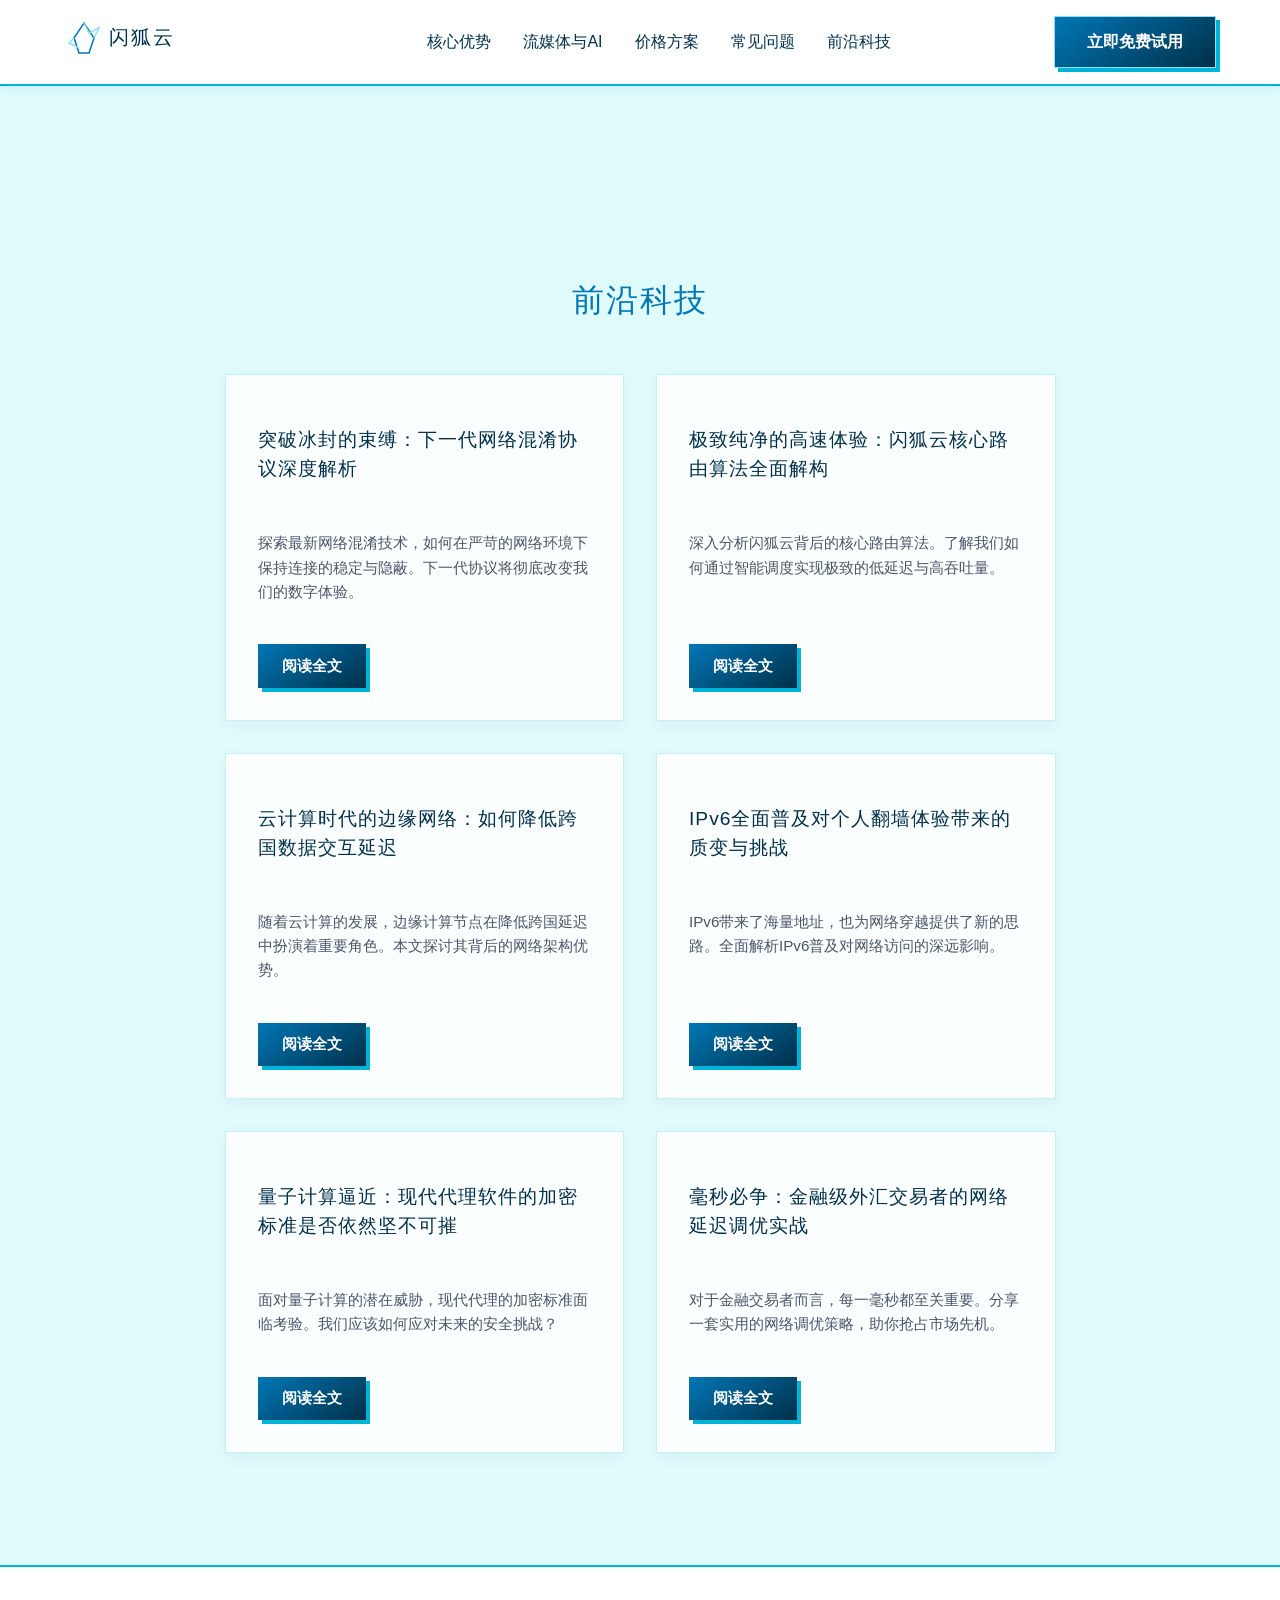
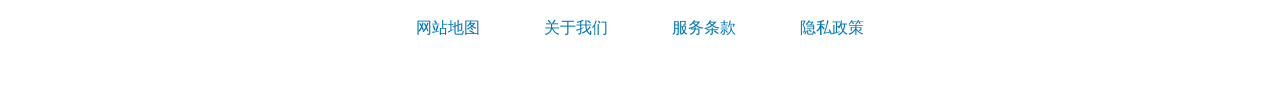
==== blog.html @ f92d3f76 "Initial commit for shanhucloud.sbs" ====
<!DOCTYPE html>
<html lang="zh-CN">
<head>
    <meta charset="UTF-8">
    <meta name="viewport" content="width=device-width, initial-scale=1.0">
    <title>前沿科技与最新混淆协议 - 闪狐云 | 金融级低延迟翻墙梯子推荐</title>
    <meta name="description" content="闪狐云前沿科技博客，深度解析最新混淆协议、冰晶路由技术与金融级低延迟架构。获取最新的翻墙梯子推荐与代理加速技术干货。">
    <meta name="keywords" content="最新混淆协议, 金融级低延迟, 翻墙梯子推荐, 代理技术, 边缘网络, 闪狐云">
    <meta property="og:title" content="前沿科技与最新混淆协议 - 闪狐云">
    <meta property="og:description" content="深度解析最新混淆协议、冰晶路由技术与金融级低延迟架构。">
    <meta property="og:type" content="website">
    <meta property="og:url" content="https://shanhucloud.sbs/blog.html">
    <link rel="stylesheet" href="style.css">
</head>
<body>
<div class="wrapper">
<header>
        <div class="logo">
            <!-- Ice Crystal Fox Fractal SVG -->
            <svg role="img" aria-label="Graphic" width="120" height="40" viewBox="0 0 120 40" xmlns="http://www.w3.org/2000/svg">
                <path d="M10,20 L20,5 L30,20 L25,35 L15,35 Z" fill="none" stroke="#0077b6" stroke-width="1.5" />
                <path d="M20,5 L25,15 L35,10 L30,20" fill="none" stroke="#90e0ef" stroke-width="1.5" />
                <path d="M10,20 L5,25 L15,30" fill="none" stroke="#90e0ef" stroke-width="1.5" />
                <text x="45" y="26" font-family="'PingFang SC', sans-serif" font-size="20" font-weight="300" fill="#003049" letter-spacing="2">闪狐云</text>
            </svg>
        </div>
        <nav>
            <ul>
                <li><a href="#features">核心优势</a></li>
                <li><a href="#streaming">流媒体与AI</a></li>
                <li><a href="#pricing">价格方案</a></li>
                <li><a href="#faq">常见问题</a></li>
                <li><a href="blog.html">前沿科技</a></li>
            </ul>
        </nav>
        <div class="header-cta">
            <a href="https://ww012.twilightaff.com/#/?code=A56DH1Af" rel="nofollow" target="_blank" class="btn btn-primary">立即免费试用</a>
        </div>
    </header>

    <main style="padding: 120px 2rem 4rem; max-width: 1200px; margin: 0 auto; min-height: 80vh;">
        <h1 class="page-title" style="text-align: center; color: #0077b6; margin-bottom: 3rem; font-weight: 300; letter-spacing: 2px;">前沿科技</h1>
        
        <div class="card-grid">
            <div class="card">
                <h3>突破冰封的束缚：下一代网络混淆协议深度解析</h3>
                <p>探索最新网络混淆技术，如何在严苛的网络环境下保持连接的稳定与隐蔽。下一代协议将彻底改变我们的数字体验。</p>
                <a href="next-gen-protocols.html" class="btn btn-primary">阅读全文</a>
            </div>
            
            <div class="card">
                <h3>极致纯净的高速体验：闪狐云核心路由算法全面解构</h3>
                <p>深入分析闪狐云背后的核心路由算法。了解我们如何通过智能调度实现极致的低延迟与高吞吐量。</p>
                <a href="shanhucloud-tech.html" class="btn btn-primary">阅读全文</a>
            </div>
            
            <div class="card">
                <h3>云计算时代的边缘网络：如何降低跨国数据交互延迟</h3>
                <p>随着云计算的发展，边缘计算节点在降低跨国延迟中扮演着重要角色。本文探讨其背后的网络架构优势。</p>
                <a href="cloud-computing-network.html" class="btn btn-primary">阅读全文</a>
            </div>
            
            <div class="card">
                <h3>IPv6全面普及对个人翻墙体验带来的质变与挑战</h3>
                <p>IPv6带来了海量地址，也为网络穿越提供了新的思路。全面解析IPv6普及对网络访问的深远影响。</p>
                <a href="ipv6-deployment.html" class="btn btn-primary">阅读全文</a>
            </div>
            
            <div class="card">
                <h3>量子计算逼近：现代代理软件的加密标准是否依然坚不可摧</h3>
                <p>面对量子计算的潜在威胁，现代代理的加密标准面临考验。我们应该如何应对未来的安全挑战？</p>
                <a href="encryption-standards.html" class="btn btn-primary">阅读全文</a>
            </div>
            
            <div class="card">
                <h3>毫秒必争：金融级外汇交易者的网络延迟调优实战</h3>
                <p>对于金融交易者而言，每一毫秒都至关重要。分享一套实用的网络调优策略，助你抢占市场先机。</p>
                <a href="latency-analysis.html" class="btn btn-primary">阅读全文</a>
            </div>
        </div>
    </main>

<footer>
        <a href="sitemap.html">网站地图</a>
        <a href="about.html">关于我们</a>
        <a href="terms.html">服务条款</a>
        <a href="privacy.html">隐私政策</a>
    </footer>
</div>
</body>
</html>
---- style.css ----
:root {
  --blue-dark: #003049;
  --blue-primary: #0077b6;
  --blue-light: #90e0ef;
  --white-pure: #ffffff;
  --ice-bg: #e0fbfc;
  --silver-metal: #adb5bd;
  --border-hard: #00b4d8;
}

body {
  font-family: 'PingFang SC', 'Microsoft YaHei', sans-serif;
  margin: 0;
  padding: 0;
  background-color: var(--ice-bg);
  color: var(--blue-dark);
  line-height: 1.6;
}

/* Typography */
h1, h2, h3 {
  font-weight: 300;
  letter-spacing: 1px;
}

/* Buttons */
.btn {
  display: inline-flex;
  align-items: center;
  justify-content: center;
  background: linear-gradient(145deg, var(--white-pure), var(--silver-metal));
  color: var(--blue-dark);
  border: 1px solid var(--blue-primary);
  padding: 0.75rem 2rem;
  text-decoration: none;
  font-weight: 600;
  border-radius: 0; /* Sharp edges */
  box-shadow: 4px 4px 0 var(--border-hard);
  transition: all 0.2s ease-in-out;
}

.btn:hover {
  transform: translate(2px, 2px);
  box-shadow: 2px 2px 0 var(--border-hard);
}

.btn-primary {
  background: linear-gradient(145deg, var(--blue-primary), var(--blue-dark));
  color: var(--white-pure);
  border: 1px solid var(--blue-light);
}

/* Layout */
.wrapper {
  display: grid;
  grid-template-columns: 1fr;
  gap: 3rem;
}

/* Header */
header {
  position: sticky;
  top: 0;
  background: rgba(255, 255, 255, 0.95);
  backdrop-filter: blur(5px);
  border-bottom: 2px solid var(--border-hard);
  z-index: 1000;
  display: grid;
  grid-template-columns: 200px 1fr auto;
  align-items: center;
  padding: 1rem 4rem;
  box-shadow: 0 4px 10px rgba(0,180,216,0.1);
}

nav ul {
  display: grid;
  grid-auto-flow: column;
  gap: 2rem;
  list-style: none;
  margin: 0;
  padding: 0;
  justify-content: center;
}

nav a {
  text-decoration: none;
  color: var(--blue-dark);
  font-weight: 500;
  position: relative;
}

nav a:hover::after {
  content: '';
  position: absolute;
  bottom: -4px;
  left: 0;
  width: 100%;
  height: 2px;
  background: var(--blue-primary);
}

/* Sections */
section {
  padding: 4rem;
  display: grid;
  grid-template-columns: 1fr;
  gap: 2rem;
  max-width: 1400px;
  margin: 0 auto;
  width: 100%;
  box-sizing: border-box;
}

.split-screen {
  display: grid;
  grid-template-columns: 1fr 1fr;
  gap: 4rem;
  align-items: center;
}

.section-title {
  grid-column: 1 / -1;
  text-align: center;
  font-size: 2.5rem;
  border-bottom: 2px solid var(--border-hard);
  padding-bottom: 1rem;
  margin-bottom: 2rem;
}

/* Grids */
.grid-3 { display: grid; grid-template-columns: repeat(3, 1fr); gap: 2rem; }
.grid-4 { display: grid; grid-template-columns: repeat(4, 1fr); gap: 2rem; }

/* Cards */
.card {
  background: var(--white-pure);
  border: 1px solid var(--border-hard);
  padding: 2rem;
  box-shadow: 6px 6px 0 var(--blue-light);
  display: grid;
  grid-template-rows: auto auto 1fr;
  gap: 1rem;
}

.card-icon {
  width: 48px;
  height: 48px;
  stroke: var(--blue-primary);
  stroke-width: 1;
  fill: none;
}

/* Pricing Special */
.pricing-card {
  text-align: center;
  border-top: 4px solid var(--border-hard);
}
.pricing-card.featured {
  border-top: 4px solid var(--blue-dark);
  transform: scale(1.05);
  box-shadow: 8px 8px 0 var(--silver-metal);
}
.price { font-size: 3rem; font-weight: bold; color: var(--blue-dark); }

/* FAQ */
.faq-item {
  background: var(--white-pure);
  border-left: 4px solid var(--blue-primary);
  padding: 1.5rem;
  margin-bottom: 1rem;
}

/* Footer */
footer {
  background: var(--white-pure);
  border-top: 2px solid var(--border-hard);
  padding: 3rem;
  display: grid;
  grid-template-columns: repeat(4, auto);
  justify-content: center;
  gap: 4rem;
}

footer a {
  color: var(--blue-primary);
  text-decoration: none;
}
footer a:hover { text-decoration: underline; }

.seo-article a, .seo-article a:visited { color: #00b4d8; }


/* Blog Card Grid Styles (Ice & Crystal Theme, Sharp Edges) */
.card-grid {
    display: grid;
    grid-template-columns: repeat(auto-fit, minmax(320px, 1fr));
    gap: 2rem;
}
.card {
    background: rgba(255, 255, 255, 0.9);
    backdrop-filter: blur(10px);
    border: 1px solid rgba(144, 224, 239, 0.5);
    border-radius: 0;
    padding: 2rem;
    box-shadow: 0 4px 15px rgba(0, 48, 73, 0.05);
    transition: all 0.3s ease;
    display: flex;
    flex-direction: column;
}
.card:hover {
    transform: translateY(-4px);
    box-shadow: 0 12px 25px rgba(0, 119, 182, 0.15);
    border-color: #00b4d8;
}
.card h3 {
    color: #003049;
    margin-bottom: 1rem;
    font-size: 1.2rem;
    line-height: 1.5;
    font-weight: 500;
}
.card p {
    color: #4a5568;
    margin-bottom: 1.5rem;
    font-size: 0.95rem;
    line-height: 1.6;
    flex-grow: 1;
}
.card .btn {
    align-self: flex-start;
    padding: 0.6rem 1.5rem;
    font-size: 0.95rem;
    text-decoration: none;
    border-radius: 0;
    background-color: #0077b6;
    color: #fff;
    transition: background-color 0.3s;
    border: none;
    cursor: pointer;
}
.card .btn:hover {
    background-color: #00b4d8;
}

/* SEO Article and Container Styles */
.article-container {
    max-width: 800px;
    margin: 4rem auto;
    padding: 0 2rem;
    min-height: 70vh;
}

.seo-article {
    background: rgba(255, 255, 255, 0.95);
    backdrop-filter: blur(10px);
    border: 1px solid var(--blue-light);
    padding: 3rem 4rem;
    box-shadow: 8px 8px 0 var(--ice-bg), 0 4px 15px rgba(0, 48, 73, 0.05);
    border-radius: 0; /* Sharp aesthetic */
}

.seo-article h1 {
    color: var(--blue-primary);
    font-size: 2.2rem;
    margin-bottom: 2rem;
    text-align: center;
    border-bottom: 2px solid var(--border-hard);
    padding-bottom: 1rem;
    font-weight: 300;
}

.seo-article h2 {
    color: var(--blue-dark);
    font-size: 1.6rem;
    margin-top: 2.5rem;
    margin-bottom: 1rem;
    font-weight: 400;
}

.seo-article h3 {
    color: var(--blue-primary);
    font-size: 1.3rem;
    margin-top: 2rem;
    margin-bottom: 0.8rem;
    font-weight: 400;
}

.seo-article p {
    color: #4a5568;
    font-size: 1.05rem;
    line-height: 1.8;
    margin-bottom: 1.5rem;
    letter-spacing: 0.5px;
}

.seo-article p:first-of-type {
    font-size: 1.15rem;
    color: var(--blue-dark);
}

.seo-article a {
    color: var(--border-hard);
    text-decoration: none;
    border-bottom: 1px solid transparent;
    transition: all 0.3s ease;
}

.seo-article a:hover {
    color: var(--blue-primary);
    border-bottom-color: var(--blue-primary);
}

/* Global Link Override to prevent default browser blue/purple */
a { color: #00b4d8; text-decoration: none; }
a:visited { color: inherit; }
a:hover { filter: brightness(1.2); }


/* Universal Mobile Nav Fix */
@media (max-width: 991px) {
    header, .top-header, .sticky-nav {
        flex-direction: column !important;
        height: auto !important;
        padding: 15px 10px !important;
    }
    .main-nav, nav, .nav-links, .nav-links ul, nav ul {
        display: flex !important;
        flex-wrap: wrap !important;
        justify-content: center !important;
        gap: 12px !important;
        width: 100% !important;
        margin: 10px 0 !important;
        padding: 0 !important;
    }
    .main-nav a, nav a, .nav-links a {
        font-size: 0.95rem !important;
        padding: 5px !important;
        margin: 0 !important;
    }
    .cta-btn, .nav-cta, .btn, .primary-btn, .primary-cta {
        margin-top: 5px !important;
        width: auto !important;
    }
}
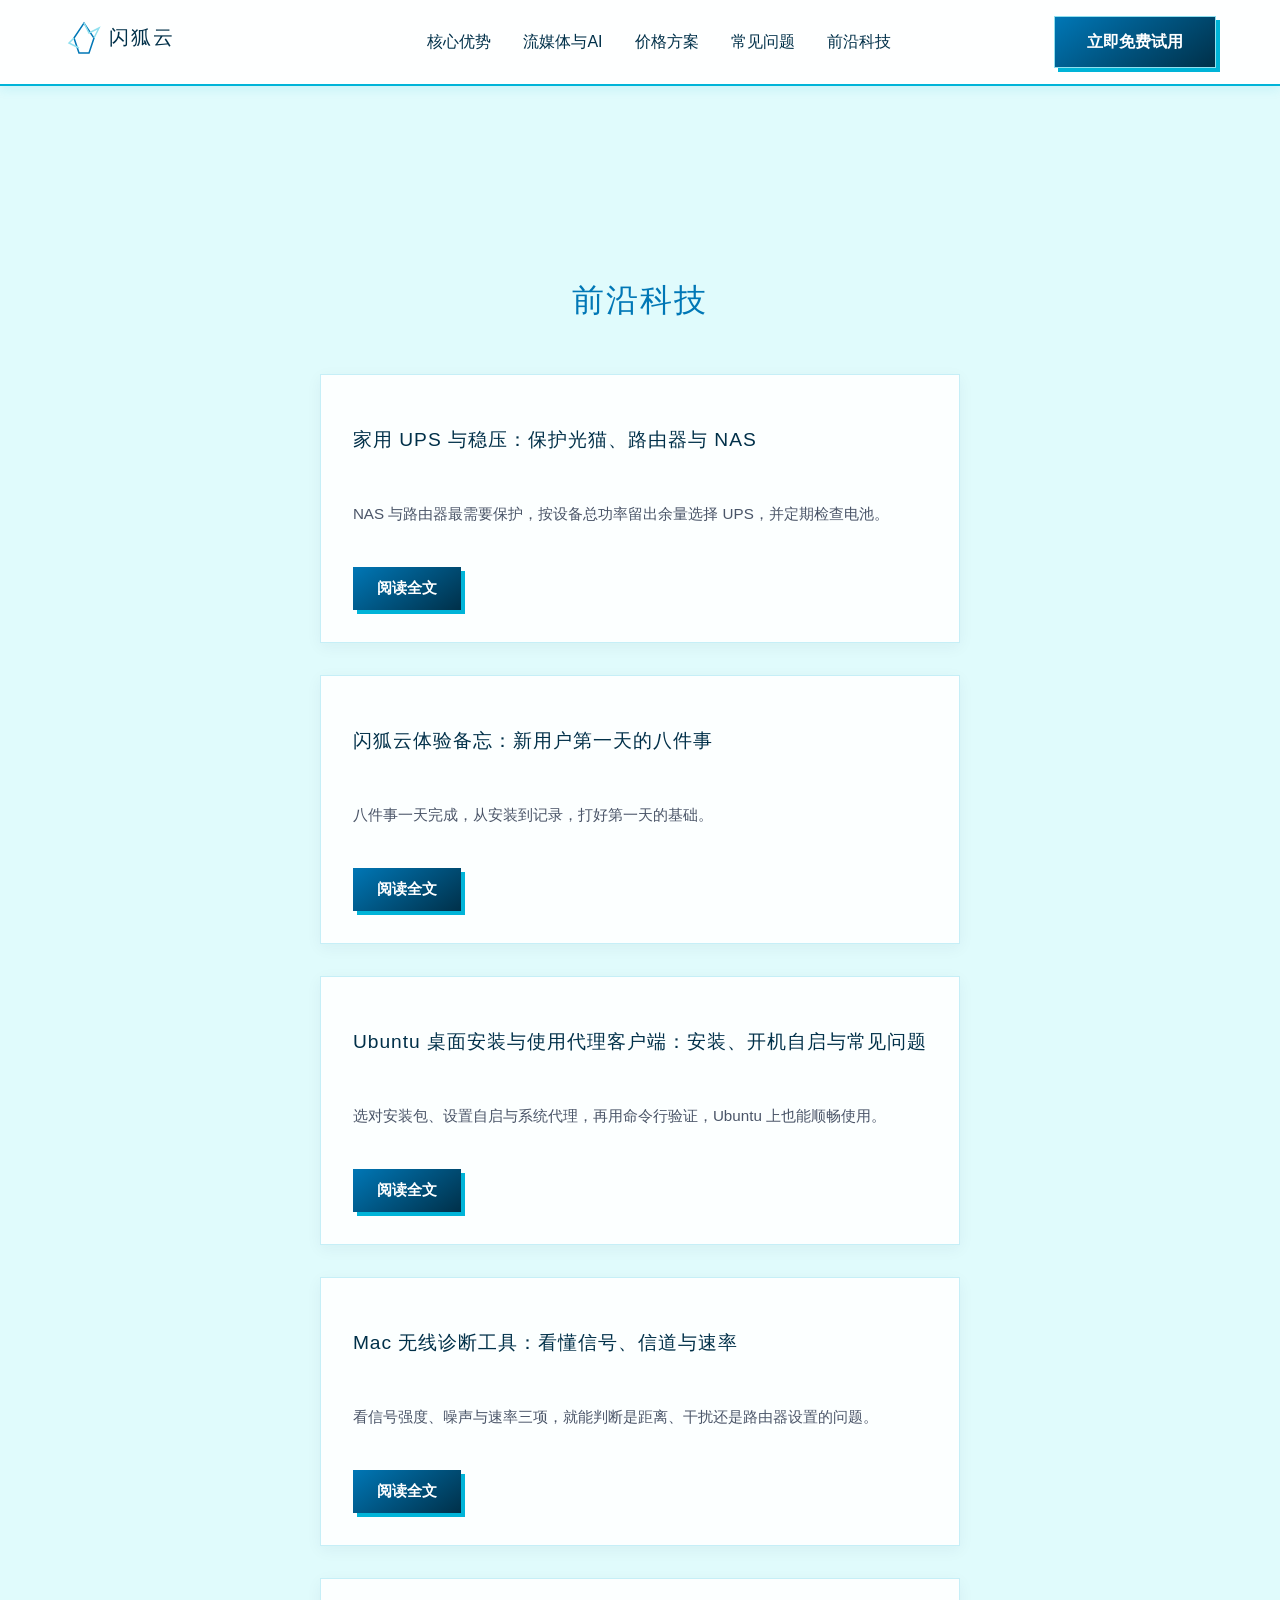
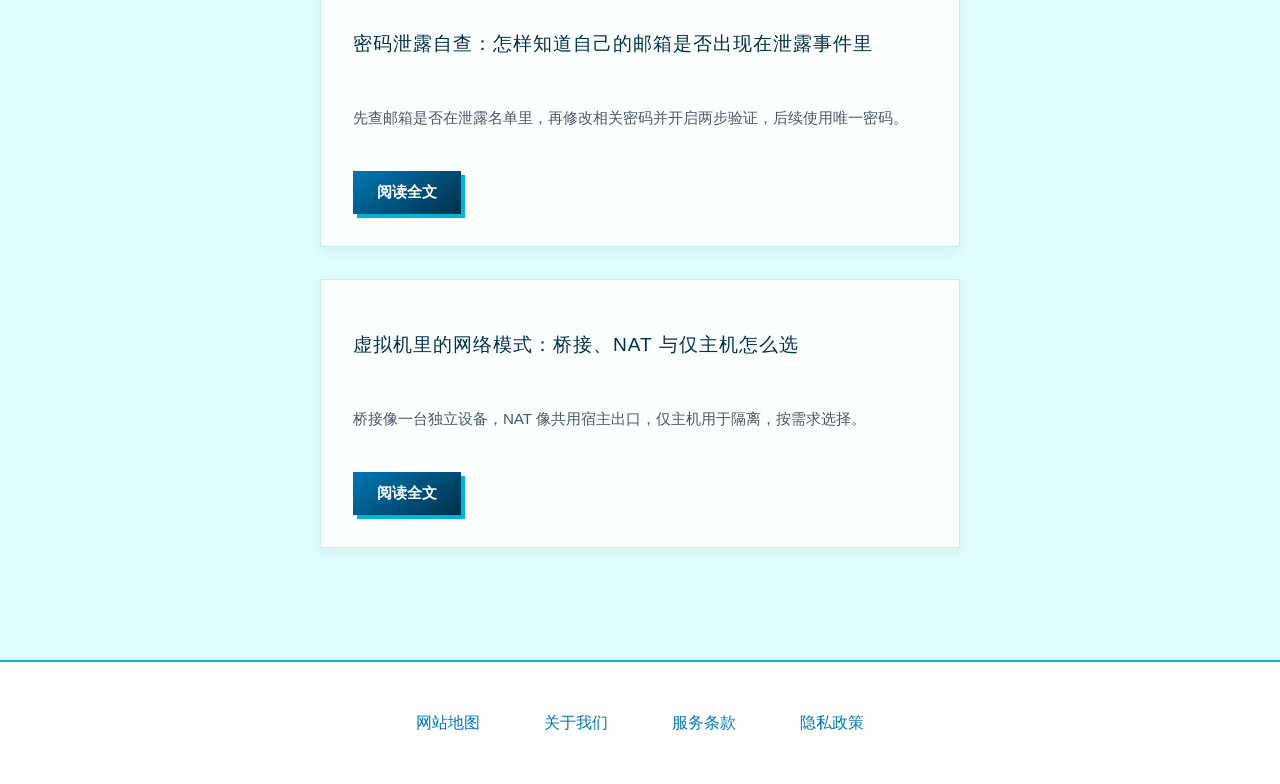
==== commit bd43c594: "Update blog hyperlinks to dajichang.mom" ====
--- a/blog.html
+++ b/blog.html
@@ -3,8 +3,8 @@
 <head>
     <meta charset="UTF-8">
     <meta name="viewport" content="width=device-width, initial-scale=1.0">
-    <title>前沿科技与最新混淆协议 - 闪狐云 | 金融级低延迟翻墙梯子推荐</title>
-    <meta name="description" content="闪狐云前沿科技博客，深度解析最新混淆协议、冰晶路由技术与金融级低延迟架构。获取最新的翻墙梯子推荐与代理加速技术干货。">
+    <title>行业洞察：Linux、虚拟机与设备保护指南 - 闪狐云</title>
+    <meta name="description" content="闪狐云行业洞察：Ubuntu 客户端、密码泄露自查、Mac 无线诊断、虚拟机网络模式、UPS 保护与第一天上手备忘。">
     <meta name="keywords" content="最新混淆协议, 金融级低延迟, 翻墙梯子推荐, 代理技术, 边缘网络, 闪狐云">
     <meta property="og:title" content="前沿科技与最新混淆协议 - 闪狐云">
     <meta property="og:description" content="深度解析最新混淆协议、冰晶路由技术与金融级低延迟架构。">
@@ -43,38 +43,38 @@
         
         <div class="card-grid">
             <div class="card">
-                <h3>突破冰封的束缚：下一代网络混淆协议深度解析</h3>
-                <p>探索最新网络混淆技术，如何在严苛的网络环境下保持连接的稳定与隐蔽。下一代协议将彻底改变我们的数字体验。</p>
+                <h3>家用 UPS 与稳压：保护光猫、路由器与 NAS</h3>
+                <p>NAS 与路由器最需要保护，按设备总功率留出余量选择 UPS，并定期检查电池。</p>
                 <a href="next-gen-protocols.html" class="btn btn-primary">阅读全文</a>
             </div>
             
             <div class="card">
-                <h3>极致纯净的高速体验：闪狐云核心路由算法全面解构</h3>
-                <p>深入分析闪狐云背后的核心路由算法。了解我们如何通过智能调度实现极致的低延迟与高吞吐量。</p>
+                <h3>闪狐云体验备忘：新用户第一天的八件事</h3>
+                <p>八件事一天完成，从安装到记录，打好第一天的基础。</p>
                 <a href="shanhucloud-tech.html" class="btn btn-primary">阅读全文</a>
             </div>
             
             <div class="card">
-                <h3>云计算时代的边缘网络：如何降低跨国数据交互延迟</h3>
-                <p>随着云计算的发展，边缘计算节点在降低跨国延迟中扮演着重要角色。本文探讨其背后的网络架构优势。</p>
+                <h3>Ubuntu 桌面安装与使用代理客户端：安装、开机自启与常见问题</h3>
+                <p>选对安装包、设置自启与系统代理，再用命令行验证，Ubuntu 上也能顺畅使用。</p>
                 <a href="cloud-computing-network.html" class="btn btn-primary">阅读全文</a>
             </div>
             
             <div class="card">
-                <h3>IPv6全面普及对个人翻墙体验带来的质变与挑战</h3>
-                <p>IPv6带来了海量地址，也为网络穿越提供了新的思路。全面解析IPv6普及对网络访问的深远影响。</p>
+                <h3>Mac 无线诊断工具：看懂信号、信道与速率</h3>
+                <p>看信号强度、噪声与速率三项，就能判断是距离、干扰还是路由器设置的问题。</p>
                 <a href="ipv6-deployment.html" class="btn btn-primary">阅读全文</a>
             </div>
             
             <div class="card">
-                <h3>量子计算逼近：现代代理软件的加密标准是否依然坚不可摧</h3>
-                <p>面对量子计算的潜在威胁，现代代理的加密标准面临考验。我们应该如何应对未来的安全挑战？</p>
+                <h3>密码泄露自查：怎样知道自己的邮箱是否出现在泄露事件里</h3>
+                <p>先查邮箱是否在泄露名单里，再修改相关密码并开启两步验证，后续使用唯一密码。</p>
                 <a href="encryption-standards.html" class="btn btn-primary">阅读全文</a>
             </div>
             
             <div class="card">
-                <h3>毫秒必争：金融级外汇交易者的网络延迟调优实战</h3>
-                <p>对于金融交易者而言，每一毫秒都至关重要。分享一套实用的网络调优策略，助你抢占市场先机。</p>
+                <h3>虚拟机里的网络模式：桥接、NAT 与仅主机怎么选</h3>
+                <p>桥接像一台独立设备，NAT 像共用宿主出口，仅主机用于隔离，按需求选择。</p>
                 <a href="latency-analysis.html" class="btn btn-primary">阅读全文</a>
             </div>
         </div>
--- a/style.css
+++ b/style.css
@@ -1,4 +1,4 @@
-:root {
+﻿:root {
   --blue-dark: #003049;
   --blue-primary: #0077b6;
   --blue-light: #90e0ef;
@@ -312,7 +312,7 @@
 
 /* Global Link Override to prevent default browser blue/purple */
 a { color: #00b4d8; text-decoration: none; }
-a:visited { color: inherit; }
+
 a:hover { filter: brightness(1.2); }
 
 
@@ -342,3 +342,4 @@
         width: auto !important;
     }
 }
+
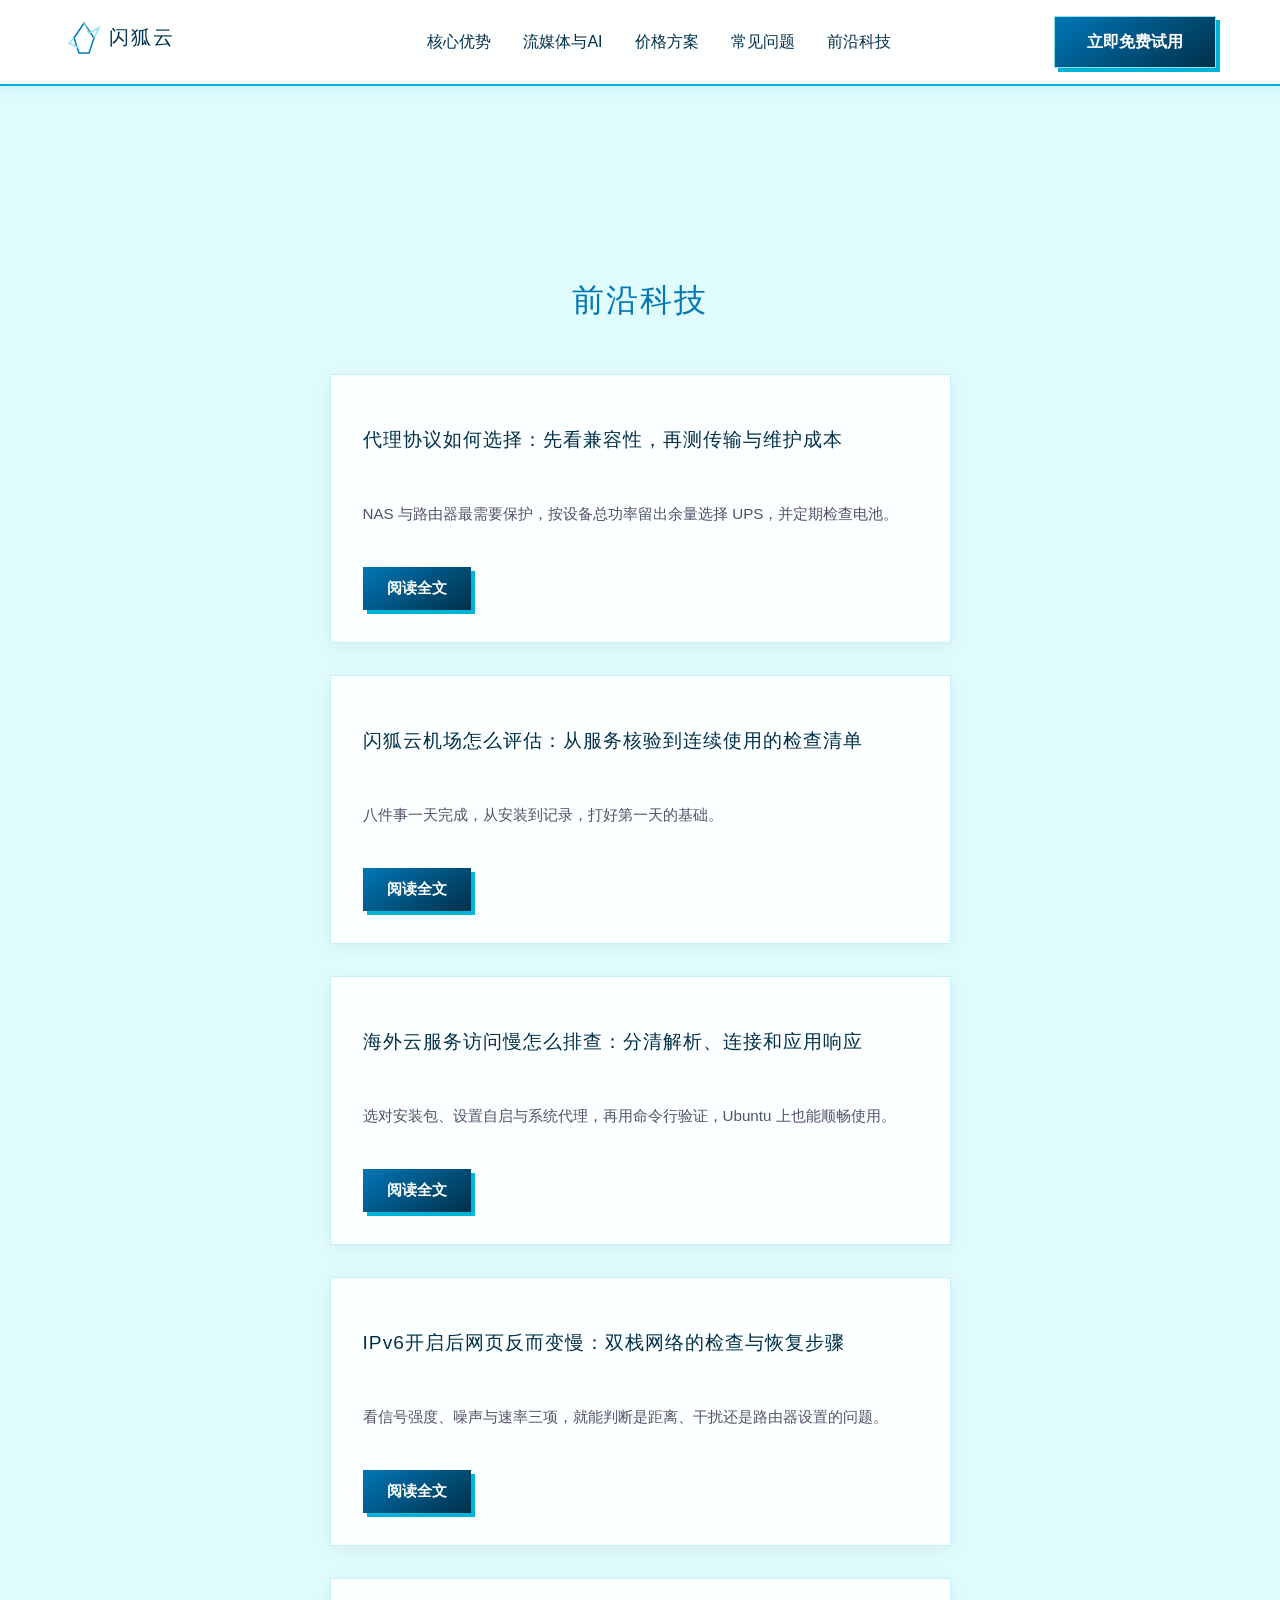
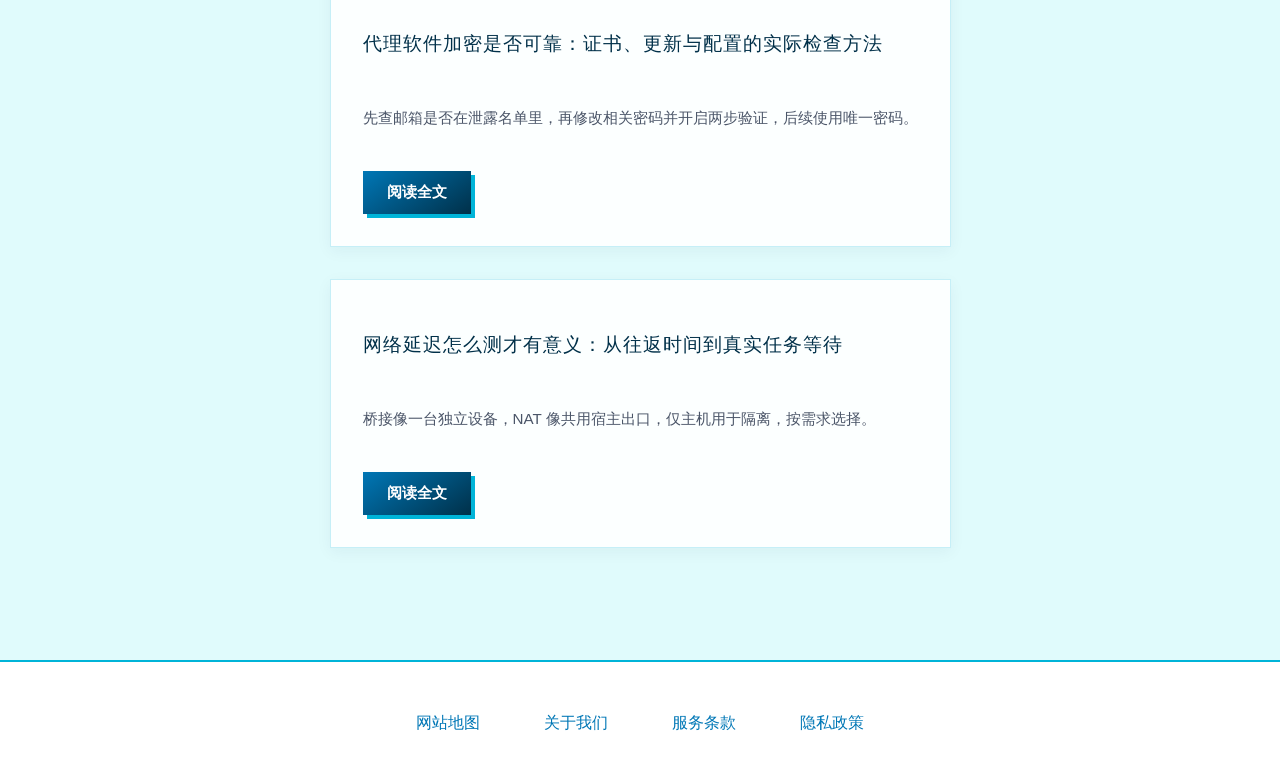
==== commit 0d6b31e2: "Restore detailed guides and clarify airport homepage introductions" ====
--- a/blog.html
+++ b/blog.html
@@ -1,91 +1,84 @@
 <!DOCTYPE html>
+
 <html lang="zh-CN">
 <head>
-    <meta charset="UTF-8">
-    <meta name="viewport" content="width=device-width, initial-scale=1.0">
-    <title>行业洞察：Linux、虚拟机与设备保护指南 - 闪狐云</title>
-    <meta name="description" content="闪狐云行业洞察：Ubuntu 客户端、密码泄露自查、Mac 无线诊断、虚拟机网络模式、UPS 保护与第一天上手备忘。">
-    <meta name="keywords" content="最新混淆协议, 金融级低延迟, 翻墙梯子推荐, 代理技术, 边缘网络, 闪狐云">
-    <meta property="og:title" content="前沿科技与最新混淆协议 - 闪狐云">
-    <meta property="og:description" content="深度解析最新混淆协议、冰晶路由技术与金融级低延迟架构。">
-    <meta property="og:type" content="website">
-    <meta property="og:url" content="https://shanhucloud.sbs/blog.html">
-    <link rel="stylesheet" href="style.css">
+<meta charset="utf-8"/>
+<meta content="width=device-width, initial-scale=1.0" name="viewport"/>
+<title>行业洞察：Linux、虚拟机与设备保护指南 - 闪狐云</title>
+<meta content="闪狐云行业洞察：Ubuntu 客户端、密码泄露自查、Mac 无线诊断、虚拟机网络模式、UPS 保护与第一天上手备忘。" name="description"/>
+<meta content="最新混淆协议, 金融级低延迟, 翻墙梯子推荐, 代理技术, 边缘网络, 闪狐云" name="keywords"/>
+<meta content="前沿科技与最新混淆协议 - 闪狐云" property="og:title"/>
+<meta content="深度解析最新混淆协议、冰晶路由技术与金融级低延迟架构。" property="og:description"/>
+<meta content="website" property="og:type"/>
+<meta content="https://shanhucloud.sbs/blog.html" property="og:url"/>
+<link href="style.css" rel="stylesheet"/>
 </head>
 <body>
 <div class="wrapper">
 <header>
-        <div class="logo">
-            <!-- Ice Crystal Fox Fractal SVG -->
-            <svg role="img" aria-label="Graphic" width="120" height="40" viewBox="0 0 120 40" xmlns="http://www.w3.org/2000/svg">
-                <path d="M10,20 L20,5 L30,20 L25,35 L15,35 Z" fill="none" stroke="#0077b6" stroke-width="1.5" />
-                <path d="M20,5 L25,15 L35,10 L30,20" fill="none" stroke="#90e0ef" stroke-width="1.5" />
-                <path d="M10,20 L5,25 L15,30" fill="none" stroke="#90e0ef" stroke-width="1.5" />
-                <text x="45" y="26" font-family="'PingFang SC', sans-serif" font-size="20" font-weight="300" fill="#003049" letter-spacing="2">闪狐云</text>
-            </svg>
-        </div>
-        <nav>
-            <ul>
-                <li><a href="#features">核心优势</a></li>
-                <li><a href="#streaming">流媒体与AI</a></li>
-                <li><a href="#pricing">价格方案</a></li>
-                <li><a href="#faq">常见问题</a></li>
-                <li><a href="blog.html">前沿科技</a></li>
-            </ul>
-        </nav>
-        <div class="header-cta">
-            <a href="https://ww012.twilightaff.com/#/?code=A56DH1Af" rel="nofollow" target="_blank" class="btn btn-primary">立即免费试用</a>
-        </div>
-    </header>
-
-    <main style="padding: 120px 2rem 4rem; max-width: 1200px; margin: 0 auto; min-height: 80vh;">
-        <h1 class="page-title" style="text-align: center; color: #0077b6; margin-bottom: 3rem; font-weight: 300; letter-spacing: 2px;">前沿科技</h1>
-        
-        <div class="card-grid">
-            <div class="card">
-                <h3>家用 UPS 与稳压：保护光猫、路由器与 NAS</h3>
-                <p>NAS 与路由器最需要保护，按设备总功率留出余量选择 UPS，并定期检查电池。</p>
-                <a href="next-gen-protocols.html" class="btn btn-primary">阅读全文</a>
-            </div>
-            
-            <div class="card">
-                <h3>闪狐云体验备忘：新用户第一天的八件事</h3>
-                <p>八件事一天完成，从安装到记录，打好第一天的基础。</p>
-                <a href="shanhucloud-tech.html" class="btn btn-primary">阅读全文</a>
-            </div>
-            
-            <div class="card">
-                <h3>Ubuntu 桌面安装与使用代理客户端：安装、开机自启与常见问题</h3>
-                <p>选对安装包、设置自启与系统代理，再用命令行验证，Ubuntu 上也能顺畅使用。</p>
-                <a href="cloud-computing-network.html" class="btn btn-primary">阅读全文</a>
-            </div>
-            
-            <div class="card">
-                <h3>Mac 无线诊断工具：看懂信号、信道与速率</h3>
-                <p>看信号强度、噪声与速率三项，就能判断是距离、干扰还是路由器设置的问题。</p>
-                <a href="ipv6-deployment.html" class="btn btn-primary">阅读全文</a>
-            </div>
-            
-            <div class="card">
-                <h3>密码泄露自查：怎样知道自己的邮箱是否出现在泄露事件里</h3>
-                <p>先查邮箱是否在泄露名单里，再修改相关密码并开启两步验证，后续使用唯一密码。</p>
-                <a href="encryption-standards.html" class="btn btn-primary">阅读全文</a>
-            </div>
-            
-            <div class="card">
-                <h3>虚拟机里的网络模式：桥接、NAT 与仅主机怎么选</h3>
-                <p>桥接像一台独立设备，NAT 像共用宿主出口，仅主机用于隔离，按需求选择。</p>
-                <a href="latency-analysis.html" class="btn btn-primary">阅读全文</a>
-            </div>
-        </div>
-    </main>
-
+<div class="logo">
+<!-- Ice Crystal Fox Fractal SVG -->
+<svg aria-label="Graphic" height="40" role="img" viewbox="0 0 120 40" width="120" xmlns="http://www.w3.org/2000/svg">
+<path d="M10,20 L20,5 L30,20 L25,35 L15,35 Z" fill="none" stroke="#0077b6" stroke-width="1.5"></path>
+<path d="M20,5 L25,15 L35,10 L30,20" fill="none" stroke="#90e0ef" stroke-width="1.5"></path>
+<path d="M10,20 L5,25 L15,30" fill="none" stroke="#90e0ef" stroke-width="1.5"></path>
+<text fill="#003049" font-family="'PingFang SC', sans-serif" font-size="20" font-weight="300" letter-spacing="2" x="45" y="26">闪狐云</text>
+</svg>
+</div>
+<nav>
+<ul>
+<li><a href="#features">核心优势</a></li>
+<li><a href="#streaming">流媒体与AI</a></li>
+<li><a href="#pricing">价格方案</a></li>
+<li><a href="#faq">常见问题</a></li>
+<li><a href="blog.html">前沿科技</a></li>
+</ul>
+</nav>
+<div class="header-cta">
+<a class="btn btn-primary" href="https://ww012.twilightaff.com/#/?code=A56DH1Af" rel="nofollow" target="_blank">立即免费试用</a>
+</div>
+</header>
+<main style="padding: 120px 2rem 4rem; max-width: 1200px; margin: 0 auto; min-height: 80vh;">
+<h1 class="page-title" style="text-align: center; color: #0077b6; margin-bottom: 3rem; font-weight: 300; letter-spacing: 2px;">前沿科技</h1>
+<div class="card-grid">
+<div class="card">
+<h3>代理协议如何选择：先看兼容性，再测传输与维护成本</h3>
+<p>NAS 与路由器最需要保护，按设备总功率留出余量选择 UPS，并定期检查电池。</p>
+<a class="btn btn-primary" href="next-gen-protocols.html">阅读全文</a>
+</div>
+<div class="card">
+<h3>闪狐云机场怎么评估：从服务核验到连续使用的检查清单</h3>
+<p>八件事一天完成，从安装到记录，打好第一天的基础。</p>
+<a class="btn btn-primary" href="shanhucloud-tech.html">阅读全文</a>
+</div>
+<div class="card">
+<h3>海外云服务访问慢怎么排查：分清解析、连接和应用响应</h3>
+<p>选对安装包、设置自启与系统代理，再用命令行验证，Ubuntu 上也能顺畅使用。</p>
+<a class="btn btn-primary" href="cloud-computing-network.html">阅读全文</a>
+</div>
+<div class="card">
+<h3>IPv6开启后网页反而变慢：双栈网络的检查与恢复步骤</h3>
+<p>看信号强度、噪声与速率三项，就能判断是距离、干扰还是路由器设置的问题。</p>
+<a class="btn btn-primary" href="ipv6-deployment.html">阅读全文</a>
+</div>
+<div class="card">
+<h3>代理软件加密是否可靠：证书、更新与配置的实际检查方法</h3>
+<p>先查邮箱是否在泄露名单里，再修改相关密码并开启两步验证，后续使用唯一密码。</p>
+<a class="btn btn-primary" href="encryption-standards.html">阅读全文</a>
+</div>
+<div class="card">
+<h3>网络延迟怎么测才有意义：从往返时间到真实任务等待</h3>
+<p>桥接像一台独立设备，NAT 像共用宿主出口，仅主机用于隔离，按需求选择。</p>
+<a class="btn btn-primary" href="latency-analysis.html">阅读全文</a>
+</div>
+</div>
+</main>
 <footer>
-        <a href="sitemap.html">网站地图</a>
-        <a href="about.html">关于我们</a>
-        <a href="terms.html">服务条款</a>
-        <a href="privacy.html">隐私政策</a>
-    </footer>
+<a href="sitemap.html">网站地图</a>
+<a href="about.html">关于我们</a>
+<a href="terms.html">服务条款</a>
+<a href="privacy.html">隐私政策</a>
+</footer>
 </div>
 </body>
 </html>
